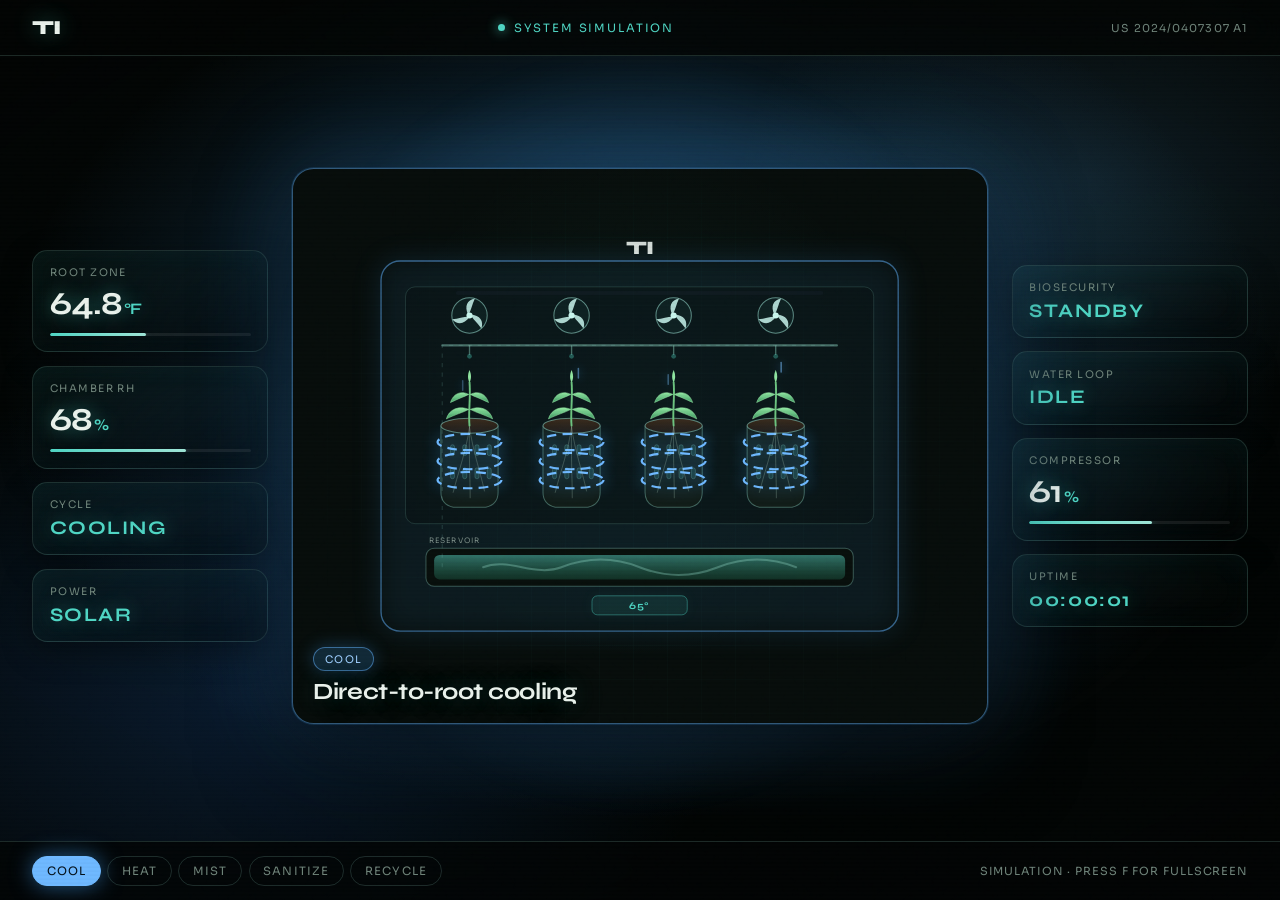
==== kiosk.html @ 1d3813ab "Add interactive kiosk simulation display Introduces a new `kiosk.html` experience with dedicated sty" ====
<!DOCTYPE html>
<html lang="en">
  <head>
    <meta charset="UTF-8" />
    <meta name="viewport" content="width=device-width, initial-scale=1.0" />
    <title>TI — System Simulation</title>
    <meta name="description" content="TI booth display — thermally controlled plant nursery system simulation." />
    <meta name="robots" content="noindex" />
    <link rel="preconnect" href="https://fonts.googleapis.com" />
    <link rel="preconnect" href="https://fonts.gstatic.com" crossorigin />
    <link
      href="https://fonts.googleapis.com/css2?family=Sora:wght@300;400;500;600&family=Syne:wght@600;700;800&display=swap"
      rel="stylesheet"
    />
    <link rel="stylesheet" href="css/kiosk.css" />
  </head>
  <body class="kiosk" data-mode="cool">
    <div class="grain" aria-hidden="true"></div>
    <div class="scanlines" aria-hidden="true"></div>

    <header class="kiosk-bar">
      <a class="kiosk-bar__brand" href="index.html">TI</a>
      <p class="kiosk-bar__status">
        <span class="pulse-dot" aria-hidden="true"></span>
        <span data-feed-status>SYSTEM SIMULATION</span>
      </p>
      <p class="kiosk-bar__meta">US 2024/0407307 A1</p>
    </header>

    <main class="kiosk-stage">
      <aside class="hud hud--left">
        <div class="hud__block">
          <p class="hud__label">Root zone</p>
          <p class="hud__value"><span data-root-temp>64.2</span><small>°F</small></p>
          <div class="hud__meter"><span data-root-meter style="width: 62%"></span></div>
        </div>
        <div class="hud__block">
          <p class="hud__label">Chamber RH</p>
          <p class="hud__value"><span data-rh>71</span><small>%</small></p>
          <div class="hud__meter"><span data-rh-meter style="width: 71%"></span></div>
        </div>
        <div class="hud__block">
          <p class="hud__label">Cycle</p>
          <p class="hud__value hud__value--text" data-cycle>COOLING</p>
        </div>
        <div class="hud__block">
          <p class="hud__label">Power</p>
          <p class="hud__value hud__value--text" data-power>SOLAR</p>
        </div>
      </aside>

      <div class="viz" aria-hidden="true">
        <div class="viz__bloom"></div>
        <div class="viz__frame">
          <div class="viz__grid"></div>

          <!--
            Bay centers (shared by fans / nozzles / pots / plants):
            250 · 400 · 550 · 700
          -->
          <svg class="viz__schematic" viewBox="0 0 1000 640" preserveAspectRatio="xMidYMid meet">
            <defs>
              <linearGradient id="coilGrad" x1="0" y1="0" x2="1" y2="0">
                <stop offset="0%" stop-color="#7ef0de" />
                <stop offset="100%" stop-color="#2f9a74" />
              </linearGradient>
              <linearGradient id="leafGrad" x1="0" y1="0" x2="0" y2="1">
                <stop offset="0%" stop-color="#8fe6a0" />
                <stop offset="100%" stop-color="#3f9a63" />
              </linearGradient>
              <linearGradient id="waterGrad" x1="0" y1="0" x2="0" y2="1">
                <stop offset="0%" stop-color="#5fe0d0" stop-opacity="0.55" />
                <stop offset="100%" stop-color="#2f9a74" stop-opacity="0.28" />
              </linearGradient>
              <linearGradient id="soilGrad" x1="0" y1="0" x2="0" y2="1">
                <stop offset="0%" stop-color="#3a2c1e" />
                <stop offset="100%" stop-color="#1c150e" />
              </linearGradient>
              <filter id="soft" x="-60%" y="-60%" width="220%" height="220%">
                <feGaussianBlur stdDeviation="2.5" result="b" />
                <feMerge><feMergeNode in="b" /><feMergeNode in="SourceGraphic" /></feMerge>
              </filter>

              <!-- cylindrical breathing container -->
              <g id="pot">
                <path class="pot-body" d="M-42 0 V98 Q-42 116 -24 120 H24 Q42 116 42 98 V0" />
                <ellipse class="pot-soil" cx="0" cy="0" rx="42" ry="11" fill="url(#soilGrad)" />
                <ellipse class="pot-rim" cx="0" cy="0" rx="42" ry="11" />
                <rect class="pot-slot" x="-28" y="28" width="6" height="16" rx="3" />
                <rect class="pot-slot" x="-10" y="28" width="6" height="16" rx="3" />
                <rect class="pot-slot" x="8" y="28" width="6" height="16" rx="3" />
                <rect class="pot-slot" x="26" y="28" width="6" height="16" rx="3" />
                <rect class="pot-slot" x="-28" y="62" width="6" height="16" rx="3" />
                <rect class="pot-slot" x="-10" y="62" width="6" height="16" rx="3" />
                <rect class="pot-slot" x="8" y="62" width="6" height="16" rx="3" />
                <rect class="pot-slot" x="26" y="62" width="6" height="16" rx="3" />
              </g>

              <g id="coilset">
                <ellipse class="coil-ring" cx="0" cy="24" rx="47" ry="12" />
                <ellipse class="coil-ring" cx="0" cy="52" rx="47" ry="12" />
                <ellipse class="coil-ring" cx="0" cy="80" rx="47" ry="12" />
              </g>

              <g id="seed">
                <path class="root" d="M0 2 C -5 38 -16 66 -24 98" />
                <path class="root" d="M0 2 C 5 38 15 64 22 96" />
                <path class="root" d="M0 2 C -1 44 1 76 1 106" />
                <path class="stem" d="M0 0 C -2 -20 2 -42 0 -64" />
                <path class="leaf" d="M-1 -24 C -16 -30 -30 -24 -34 -10 C -22 -16 -8 -20 -1 -24 Z" />
                <path class="leaf" d="M1 -24 C 16 -30 30 -24 34 -10 C 22 -16 8 -20 1 -24 Z" />
                <path class="leaf" d="M-1 -46 C -13 -52 -24 -47 -28 -34 C -18 -39 -7 -43 -1 -46 Z" />
                <path class="leaf" d="M1 -46 C 13 -52 24 -47 28 -34 C 18 -39 7 -43 1 -46 Z" />
                <path class="bud" d="M0 -64 C -5 -72 0 -82 0 -82 C 0 -82 5 -72 0 -64 Z" />
              </g>

              <!-- fan with SMIL spin so it stays centered -->
              <g id="fan">
                <circle class="fan-housing" r="26" />
                <g class="fan-blades">
                  <path d="M0 -2 C 10 -12 20 -11 26 -1 C 16 -2 7 0 0 -2 Z" />
                  <path d="M0 -2 C 10 -12 20 -11 26 -1 C 16 -2 7 0 0 -2 Z" transform="rotate(120)" />
                  <path d="M0 -2 C 10 -12 20 -11 26 -1 C 16 -2 7 0 0 -2 Z" transform="rotate(240)" />
                  <animateTransform attributeName="transform" type="rotate" from="0" to="360" dur="1.2s" repeatCount="indefinite" />
                </g>
                <circle class="fan-hub" r="4.5" />
              </g>

            </defs>

            <!-- housing -->
            <rect class="housing" x="120" y="48" width="760" height="544" rx="28" />
            <rect class="chamber" x="156" y="86" width="688" height="348" rx="14" />
            <text class="mark" x="500" y="38" text-anchor="middle">TI</text>

            <!-- fans — one per bay -->
            <use href="#fan" x="250" y="128" />
            <use href="#fan" x="400" y="128" />
            <use href="#fan" x="550" y="128" />
            <use href="#fan" x="700" y="128" />

            <!-- mist manifold + nozzles on bay centers -->
            <path class="manifold" d="M210 172 H790" />
            <g class="nozzles">
              <line class="nozzle-stub" x1="250" y1="172" x2="250" y2="186" />
              <line class="nozzle-stub" x1="400" y1="172" x2="400" y2="186" />
              <line class="nozzle-stub" x1="550" y1="172" x2="550" y2="186" />
              <line class="nozzle-stub" x1="700" y1="172" x2="700" y2="186" />
              <circle class="nozzle" cx="250" cy="188" r="3.5" />
              <circle class="nozzle" cx="400" cy="188" r="3.5" />
              <circle class="nozzle" cx="550" cy="188" r="3.5" />
              <circle class="nozzle" cx="700" cy="188" r="3.5" />
            </g>

            <!-- cool airflow: fan → canopy (only visible in cool) -->
            <g class="fx fx--cool">
              <g transform="translate(250 154)">
                <line class="air" x1="0" y1="0" x2="0" y2="16">
                  <animate attributeName="y1" values="0;108" dur="1.8s" begin="0s" repeatCount="indefinite" />
                  <animate attributeName="y2" values="16;124" dur="1.8s" begin="0s" repeatCount="indefinite" />
                  <animate attributeName="opacity" values="0;0.9;0" keyTimes="0;0.3;1" dur="1.8s" begin="0s" repeatCount="indefinite" />
                </line>
                <line class="air" x1="-10" y1="0" x2="-10" y2="14">
                  <animate attributeName="y1" values="0;108" dur="1.8s" begin="0.6s" repeatCount="indefinite" />
                  <animate attributeName="y2" values="14;122" dur="1.8s" begin="0.6s" repeatCount="indefinite" />
                  <animate attributeName="opacity" values="0;0.7;0" keyTimes="0;0.3;1" dur="1.8s" begin="0.6s" repeatCount="indefinite" />
                </line>
              </g>
              <g transform="translate(400 154)">
                <line class="air" x1="0" y1="0" x2="0" y2="16">
                  <animate attributeName="y1" values="0;108" dur="1.8s" begin="0.3s" repeatCount="indefinite" />
                  <animate attributeName="y2" values="16;124" dur="1.8s" begin="0.3s" repeatCount="indefinite" />
                  <animate attributeName="opacity" values="0;0.9;0" keyTimes="0;0.3;1" dur="1.8s" begin="0.3s" repeatCount="indefinite" />
                </line>
                <line class="air" x1="10" y1="0" x2="10" y2="14">
                  <animate attributeName="y1" values="0;108" dur="1.8s" begin="0.9s" repeatCount="indefinite" />
                  <animate attributeName="y2" values="14;122" dur="1.8s" begin="0.9s" repeatCount="indefinite" />
                  <animate attributeName="opacity" values="0;0.7;0" keyTimes="0;0.3;1" dur="1.8s" begin="0.9s" repeatCount="indefinite" />
                </line>
              </g>
              <g transform="translate(550 154)">
                <line class="air" x1="0" y1="0" x2="0" y2="16">
                  <animate attributeName="y1" values="0;108" dur="1.8s" begin="0.15s" repeatCount="indefinite" />
                  <animate attributeName="y2" values="16;124" dur="1.8s" begin="0.15s" repeatCount="indefinite" />
                  <animate attributeName="opacity" values="0;0.9;0" keyTimes="0;0.3;1" dur="1.8s" begin="0.15s" repeatCount="indefinite" />
                </line>
                <line class="air" x1="-8" y1="0" x2="-8" y2="14">
                  <animate attributeName="y1" values="0;108" dur="1.8s" begin="0.75s" repeatCount="indefinite" />
                  <animate attributeName="y2" values="14;122" dur="1.8s" begin="0.75s" repeatCount="indefinite" />
                  <animate attributeName="opacity" values="0;0.7;0" keyTimes="0;0.3;1" dur="1.8s" begin="0.75s" repeatCount="indefinite" />
                </line>
              </g>
              <g transform="translate(700 154)">
                <line class="air" x1="0" y1="0" x2="0" y2="16">
                  <animate attributeName="y1" values="0;108" dur="1.8s" begin="0.45s" repeatCount="indefinite" />
                  <animate attributeName="y2" values="16;124" dur="1.8s" begin="0.45s" repeatCount="indefinite" />
                  <animate attributeName="opacity" values="0;0.9;0" keyTimes="0;0.3;1" dur="1.8s" begin="0.45s" repeatCount="indefinite" />
                </line>
                <line class="air" x1="8" y1="0" x2="8" y2="14">
                  <animate attributeName="y1" values="0;108" dur="1.8s" begin="1.05s" repeatCount="indefinite" />
                  <animate attributeName="y2" values="14;122" dur="1.8s" begin="1.05s" repeatCount="indefinite" />
                  <animate attributeName="opacity" values="0;0.7;0" keyTimes="0;0.3;1" dur="1.8s" begin="1.05s" repeatCount="indefinite" />
                </line>
              </g>
            </g>

            <!-- mist drops + haze (only mist) -->
            <g class="fx fx--mist">
              <ellipse class="mist-haze" cx="500" cy="240" rx="300" ry="70" />
              <ellipse class="mist-haze" cx="500" cy="280" rx="280" ry="50" style="animation-delay:0.6s" />
              <g transform="translate(250 190)">
                <circle class="drop" r="2.4"><animate attributeName="cy" values="0;78" dur="1.2s" begin="0s" repeatCount="indefinite" /><animate attributeName="opacity" values="0;1;1;0" keyTimes="0;0.08;0.7;1" dur="1.2s" begin="0s" repeatCount="indefinite" /></circle>
                <circle class="drop" r="1.7" cx="-8"><animate attributeName="cy" values="0;78" dur="1.2s" begin="0.25s" repeatCount="indefinite" /><animate attributeName="opacity" values="0;1;1;0" keyTimes="0;0.08;0.7;1" dur="1.2s" begin="0.25s" repeatCount="indefinite" /></circle>
                <circle class="drop" r="1.7" cx="8"><animate attributeName="cy" values="0;78" dur="1.2s" begin="0.5s" repeatCount="indefinite" /><animate attributeName="opacity" values="0;1;1;0" keyTimes="0;0.08;0.7;1" dur="1.2s" begin="0.5s" repeatCount="indefinite" /></circle>
                <circle class="drop" r="1.4" cx="-4"><animate attributeName="cy" values="0;78" dur="1.2s" begin="0.75s" repeatCount="indefinite" /><animate attributeName="opacity" values="0;1;1;0" keyTimes="0;0.08;0.7;1" dur="1.2s" begin="0.75s" repeatCount="indefinite" /></circle>
                <circle class="drop" r="1.4" cx="5"><animate attributeName="cy" values="0;78" dur="1.2s" begin="1s" repeatCount="indefinite" /><animate attributeName="opacity" values="0;1;1;0" keyTimes="0;0.08;0.7;1" dur="1.2s" begin="1s" repeatCount="indefinite" /></circle>
                <circle class="drop" r="1.2" cx="-12"><animate attributeName="cy" values="0;70" dur="1.35s" begin="0.35s" repeatCount="indefinite" /><animate attributeName="opacity" values="0;1;1;0" keyTimes="0;0.08;0.7;1" dur="1.35s" begin="0.35s" repeatCount="indefinite" /></circle>
                <circle class="drop" r="1.2" cx="12"><animate attributeName="cy" values="0;70" dur="1.35s" begin="0.85s" repeatCount="indefinite" /><animate attributeName="opacity" values="0;1;1;0" keyTimes="0;0.08;0.7;1" dur="1.35s" begin="0.85s" repeatCount="indefinite" /></circle>
              </g>
              <g transform="translate(400 190)">
                <circle class="drop" r="2.4"><animate attributeName="cy" values="0;78" dur="1.2s" begin="0.15s" repeatCount="indefinite" /><animate attributeName="opacity" values="0;1;1;0" keyTimes="0;0.08;0.7;1" dur="1.2s" begin="0.15s" repeatCount="indefinite" /></circle>
                <circle class="drop" r="1.7" cx="-8"><animate attributeName="cy" values="0;78" dur="1.2s" begin="0.4s" repeatCount="indefinite" /><animate attributeName="opacity" values="0;1;1;0" keyTimes="0;0.08;0.7;1" dur="1.2s" begin="0.4s" repeatCount="indefinite" /></circle>
                <circle class="drop" r="1.7" cx="8"><animate attributeName="cy" values="0;78" dur="1.2s" begin="0.65s" repeatCount="indefinite" /><animate attributeName="opacity" values="0;1;1;0" keyTimes="0;0.08;0.7;1" dur="1.2s" begin="0.65s" repeatCount="indefinite" /></circle>
                <circle class="drop" r="1.4" cx="-4"><animate attributeName="cy" values="0;78" dur="1.2s" begin="0.9s" repeatCount="indefinite" /><animate attributeName="opacity" values="0;1;1;0" keyTimes="0;0.08;0.7;1" dur="1.2s" begin="0.9s" repeatCount="indefinite" /></circle>
                <circle class="drop" r="1.4" cx="5"><animate attributeName="cy" values="0;78" dur="1.2s" begin="1.1s" repeatCount="indefinite" /><animate attributeName="opacity" values="0;1;1;0" keyTimes="0;0.08;0.7;1" dur="1.2s" begin="1.1s" repeatCount="indefinite" /></circle>
                <circle class="drop" r="1.2" cx="-12"><animate attributeName="cy" values="0;70" dur="1.35s" begin="0.5s" repeatCount="indefinite" /><animate attributeName="opacity" values="0;1;1;0" keyTimes="0;0.08;0.7;1" dur="1.35s" begin="0.5s" repeatCount="indefinite" /></circle>
                <circle class="drop" r="1.2" cx="12"><animate attributeName="cy" values="0;70" dur="1.35s" begin="1s" repeatCount="indefinite" /><animate attributeName="opacity" values="0;1;1;0" keyTimes="0;0.08;0.7;1" dur="1.35s" begin="1s" repeatCount="indefinite" /></circle>
              </g>
              <g transform="translate(550 190)">
                <circle class="drop" r="2.4"><animate attributeName="cy" values="0;78" dur="1.2s" begin="0.08s" repeatCount="indefinite" /><animate attributeName="opacity" values="0;1;1;0" keyTimes="0;0.08;0.7;1" dur="1.2s" begin="0.08s" repeatCount="indefinite" /></circle>
                <circle class="drop" r="1.7" cx="-8"><animate attributeName="cy" values="0;78" dur="1.2s" begin="0.33s" repeatCount="indefinite" /><animate attributeName="opacity" values="0;1;1;0" keyTimes="0;0.08;0.7;1" dur="1.2s" begin="0.33s" repeatCount="indefinite" /></circle>
                <circle class="drop" r="1.7" cx="8"><animate attributeName="cy" values="0;78" dur="1.2s" begin="0.58s" repeatCount="indefinite" /><animate attributeName="opacity" values="0;1;1;0" keyTimes="0;0.08;0.7;1" dur="1.2s" begin="0.58s" repeatCount="indefinite" /></circle>
                <circle class="drop" r="1.4" cx="-4"><animate attributeName="cy" values="0;78" dur="1.2s" begin="0.83s" repeatCount="indefinite" /><animate attributeName="opacity" values="0;1;1;0" keyTimes="0;0.08;0.7;1" dur="1.2s" begin="0.83s" repeatCount="indefinite" /></circle>
                <circle class="drop" r="1.4" cx="5"><animate attributeName="cy" values="0;78" dur="1.2s" begin="1.05s" repeatCount="indefinite" /><animate attributeName="opacity" values="0;1;1;0" keyTimes="0;0.08;0.7;1" dur="1.2s" begin="1.05s" repeatCount="indefinite" /></circle>
                <circle class="drop" r="1.2" cx="-12"><animate attributeName="cy" values="0;70" dur="1.35s" begin="0.45s" repeatCount="indefinite" /><animate attributeName="opacity" values="0;1;1;0" keyTimes="0;0.08;0.7;1" dur="1.35s" begin="0.45s" repeatCount="indefinite" /></circle>
                <circle class="drop" r="1.2" cx="12"><animate attributeName="cy" values="0;70" dur="1.35s" begin="0.95s" repeatCount="indefinite" /><animate attributeName="opacity" values="0;1;1;0" keyTimes="0;0.08;0.7;1" dur="1.35s" begin="0.95s" repeatCount="indefinite" /></circle>
              </g>
              <g transform="translate(700 190)">
                <circle class="drop" r="2.4"><animate attributeName="cy" values="0;78" dur="1.2s" begin="0.22s" repeatCount="indefinite" /><animate attributeName="opacity" values="0;1;1;0" keyTimes="0;0.08;0.7;1" dur="1.2s" begin="0.22s" repeatCount="indefinite" /></circle>
                <circle class="drop" r="1.7" cx="-8"><animate attributeName="cy" values="0;78" dur="1.2s" begin="0.47s" repeatCount="indefinite" /><animate attributeName="opacity" values="0;1;1;0" keyTimes="0;0.08;0.7;1" dur="1.2s" begin="0.47s" repeatCount="indefinite" /></circle>
                <circle class="drop" r="1.7" cx="8"><animate attributeName="cy" values="0;78" dur="1.2s" begin="0.72s" repeatCount="indefinite" /><animate attributeName="opacity" values="0;1;1;0" keyTimes="0;0.08;0.7;1" dur="1.2s" begin="0.72s" repeatCount="indefinite" /></circle>
                <circle class="drop" r="1.4" cx="-4"><animate attributeName="cy" values="0;78" dur="1.2s" begin="0.97s" repeatCount="indefinite" /><animate attributeName="opacity" values="0;1;1;0" keyTimes="0;0.08;0.7;1" dur="1.2s" begin="0.97s" repeatCount="indefinite" /></circle>
                <circle class="drop" r="1.4" cx="5"><animate attributeName="cy" values="0;78" dur="1.2s" begin="1.15s" repeatCount="indefinite" /><animate attributeName="opacity" values="0;1;1;0" keyTimes="0;0.08;0.7;1" dur="1.2s" begin="1.15s" repeatCount="indefinite" /></circle>
                <circle class="drop" r="1.2" cx="-12"><animate attributeName="cy" values="0;70" dur="1.35s" begin="0.6s" repeatCount="indefinite" /><animate attributeName="opacity" values="0;1;1;0" keyTimes="0;0.08;0.7;1" dur="1.35s" begin="0.6s" repeatCount="indefinite" /></circle>
                <circle class="drop" r="1.2" cx="12"><animate attributeName="cy" values="0;70" dur="1.35s" begin="1.1s" repeatCount="indefinite" /><animate attributeName="opacity" values="0;1;1;0" keyTimes="0;0.08;0.7;1" dur="1.35s" begin="1.1s" repeatCount="indefinite" /></circle>
              </g>
            </g>

            <!-- pots / coils / plants — all on bay centers, soil at y=290 -->
            <use href="#pot" x="250" y="290" />
            <use href="#pot" x="400" y="290" />
            <use href="#pot" x="550" y="290" />
            <use href="#pot" x="700" y="290" />

            <g class="coils">
              <use href="#coilset" x="250" y="290" />
              <use href="#coilset" x="400" y="290" />
              <use href="#coilset" x="550" y="290" />
              <use href="#coilset" x="700" y="290" />
            </g>

            <g transform="translate(250 290)"><g class="plant"><use href="#seed" /></g></g>
            <g transform="translate(400 290)"><g class="plant plant--b"><use href="#seed" /></g></g>
            <g transform="translate(550 290)"><g class="plant plant--c"><use href="#seed" /></g></g>
            <g transform="translate(700 290)"><g class="plant plant--d"><use href="#seed" /></g></g>

            <!-- UV lamp strip — centered over the 4 bays (cx=500) -->
            <rect class="uv-lamp" x="230" y="92" width="540" height="6" rx="3" />
            <rect class="uv-wash" x="168" y="104" width="664" height="314" rx="12" />
            <g class="fx fx--sanitize">
              <circle class="uv-orb" cx="250" cy="150" r="10">
                <animate attributeName="opacity" values="0.35;1;0.35" dur="1.6s" begin="0s" repeatCount="indefinite" />
                <animate attributeName="r" values="8;12;8" dur="1.6s" begin="0s" repeatCount="indefinite" />
              </circle>
              <circle class="uv-orb" cx="400" cy="150" r="10">
                <animate attributeName="opacity" values="0.35;1;0.35" dur="1.6s" begin="0.3s" repeatCount="indefinite" />
                <animate attributeName="r" values="8;12;8" dur="1.6s" begin="0.3s" repeatCount="indefinite" />
              </circle>
              <circle class="uv-orb" cx="550" cy="150" r="10">
                <animate attributeName="opacity" values="0.35;1;0.35" dur="1.6s" begin="0.6s" repeatCount="indefinite" />
                <animate attributeName="r" values="8;12;8" dur="1.6s" begin="0.6s" repeatCount="indefinite" />
              </circle>
              <circle class="uv-orb" cx="700" cy="150" r="10">
                <animate attributeName="opacity" values="0.35;1;0.35" dur="1.6s" begin="0.9s" repeatCount="indefinite" />
                <animate attributeName="r" values="8;12;8" dur="1.6s" begin="0.9s" repeatCount="indefinite" />
              </circle>
              <circle class="uv-orb" cx="325" cy="320" r="6">
                <animate attributeName="opacity" values="0.2;0.8;0.2" dur="2s" begin="0.2s" repeatCount="indefinite" />
              </circle>
              <circle class="uv-orb" cx="500" cy="340" r="7">
                <animate attributeName="opacity" values="0.2;0.8;0.2" dur="2s" begin="0.7s" repeatCount="indefinite" />
              </circle>
              <circle class="uv-orb" cx="675" cy="320" r="6">
                <animate attributeName="opacity" values="0.2;0.8;0.2" dur="2s" begin="1.2s" repeatCount="indefinite" />
              </circle>
            </g>

            <!-- reservoir — fill + heater share the same vertical center (498) -->
            <text class="tank-label" x="190" y="462" text-anchor="start">RESERVOIR</text>
            <rect class="tank" x="186" y="470" width="628" height="56" rx="12" />
            <rect class="tank-fill" x="198" y="480" width="604" height="36" rx="8" fill="url(#waterGrad)" />
            <rect class="tank-heatwash" x="198" y="480" width="604" height="36" rx="8" />
            <g transform="translate(500 498)">
              <path
                class="heater"
                d="M-230 0
                   C -192 -15, -154 15, -115 0
                   S -38 -15, 0 0
                   S 77 15, 115 0
                   S 192 -15, 230 0"
              />
            </g>

            <!-- heat rising from tank (only heat) — aligned to bay centers -->
            <g class="fx fx--heat">
              <path class="heatwave" d="M250 476 q 5 -10 0 -20 q -5 -10 0 -20">
                <animate attributeName="opacity" values="0;1;0" dur="1.8s" begin="0s" repeatCount="indefinite" />
                <animateTransform attributeName="transform" type="translate" values="0 0; 0 -22" dur="1.8s" begin="0s" repeatCount="indefinite" />
              </path>
              <path class="heatwave" d="M400 476 q 5 -10 0 -20 q -5 -10 0 -20">
                <animate attributeName="opacity" values="0;1;0" dur="1.8s" begin="0.35s" repeatCount="indefinite" />
                <animateTransform attributeName="transform" type="translate" values="0 0; 0 -22" dur="1.8s" begin="0.35s" repeatCount="indefinite" />
              </path>
              <path class="heatwave" d="M550 476 q 5 -10 0 -20 q -5 -10 0 -20">
                <animate attributeName="opacity" values="0;1;0" dur="1.8s" begin="0.7s" repeatCount="indefinite" />
                <animateTransform attributeName="transform" type="translate" values="0 0; 0 -22" dur="1.8s" begin="0.7s" repeatCount="indefinite" />
              </path>
              <path class="heatwave" d="M700 476 q 5 -10 0 -20 q -5 -10 0 -20">
                <animate attributeName="opacity" values="0;1;0" dur="1.8s" begin="1.05s" repeatCount="indefinite" />
                <animateTransform attributeName="transform" type="translate" values="0 0; 0 -22" dur="1.8s" begin="1.05s" repeatCount="indefinite" />
              </path>
              <path class="heatwave" d="M325 476 q 5 -10 0 -20 q -5 -10 0 -20">
                <animate attributeName="opacity" values="0;0.8;0" dur="1.8s" begin="0.2s" repeatCount="indefinite" />
                <animateTransform attributeName="transform" type="translate" values="0 0; 0 -18" dur="1.8s" begin="0.2s" repeatCount="indefinite" />
              </path>
              <path class="heatwave" d="M475 476 q 5 -10 0 -20 q -5 -10 0 -20">
                <animate attributeName="opacity" values="0;0.8;0" dur="1.8s" begin="0.55s" repeatCount="indefinite" />
                <animateTransform attributeName="transform" type="translate" values="0 0; 0 -18" dur="1.8s" begin="0.55s" repeatCount="indefinite" />
              </path>
              <path class="heatwave" d="M625 476 q 5 -10 0 -20 q -5 -10 0 -20">
                <animate attributeName="opacity" values="0;0.8;0" dur="1.8s" begin="0.9s" repeatCount="indefinite" />
                <animateTransform attributeName="transform" type="translate" values="0 0; 0 -18" dur="1.8s" begin="0.9s" repeatCount="indefinite" />
              </path>
            </g>

            <!-- recycle loop: tank → riser → manifold + arrows -->
            <path class="supply" d="M210 498 V172 H790" fill="none" />
            <g class="fx fx--recycle">
              <circle class="flow-bead" r="5" filter="url(#soft)">
                <animateMotion dur="3.2s" repeatCount="indefinite" path="M210 498 V172 H790" />
              </circle>
              <circle class="flow-bead" r="4" filter="url(#soft)">
                <animateMotion dur="3.2s" begin="1.05s" repeatCount="indefinite" path="M210 498 V172 H790" />
              </circle>
              <circle class="flow-bead" r="4" filter="url(#soft)">
                <animateMotion dur="3.2s" begin="2.1s" repeatCount="indefinite" path="M210 498 V172 H790" />
              </circle>

              <!-- directional arrows along the loop -->
              <polygon class="recycle-arrow" points="210,430 204,444 216,444" />
              <polygon class="recycle-arrow" points="210,320 204,334 216,334" />
              <polygon class="recycle-arrow" points="210,220 204,234 216,234" />
              <polygon class="recycle-arrow" points="320,172 306,166 306,178" />
              <polygon class="recycle-arrow" points="500,172 486,166 486,178" />
              <polygon class="recycle-arrow" points="680,172 666,166 666,178" />

              <!-- spinning recycle mark -->
              <g transform="translate(820 300)">
                <g class="recycle-mark">
                  <path d="M-14 -6 a16 16 0 1 1 -4 18" />
                  <polygon class="recycle-arrow" points="-18,14 -8,18 -14,6" />
                  <path d="M14 6 a16 16 0 1 1 4 -18" />
                  <polygon class="recycle-arrow" points="18,-14 8,-18 14,-6" />
                  <animateTransform attributeName="transform" type="rotate" from="0" to="360" dur="4s" repeatCount="indefinite" />
                </g>
              </g>
            </g>

            <!-- control readout -->
            <rect class="control" x="430" y="540" width="140" height="28" rx="8" />
            <text class="control-temp" x="500" y="559" text-anchor="middle" data-screen-temp>64°</text>
          </svg>

          <div class="viz__readout">
            <span class="viz__badge" data-phase-badge>COOL</span>
            <p class="viz__phase" data-phase-label>Direct-to-root cooling</p>
          </div>
        </div>
      </div>

      <aside class="hud hud--right">
        <div class="hud__block">
          <p class="hud__label">Biosecurity</p>
          <p class="hud__value hud__value--text" data-bio>STANDBY</p>
        </div>
        <div class="hud__block">
          <p class="hud__label">Water loop</p>
          <p class="hud__value hud__value--text" data-water>IDLE</p>
        </div>
        <div class="hud__block">
          <p class="hud__label">Compressor</p>
          <p class="hud__value"><span data-comp>42</span><small>%</small></p>
          <div class="hud__meter"><span data-comp-meter style="width: 42%"></span></div>
        </div>
        <div class="hud__block">
          <p class="hud__label">Uptime</p>
          <p class="hud__value hud__value--text" data-uptime>00:00:00</p>
        </div>
      </aside>
    </main>

    <footer class="kiosk-foot">
      <div class="phases" data-phases>
        <button type="button" class="is-active" data-phase="0">Cool</button>
        <button type="button" data-phase="1">Heat</button>
        <button type="button" data-phase="2">Mist</button>
        <button type="button" data-phase="3">Sanitize</button>
        <button type="button" data-phase="4">Recycle</button>
      </div>
      <p class="kiosk-foot__tag">Simulation · Press F for fullscreen</p>
    </footer>

    <script src="js/kiosk.js"></script>
  </body>
</html>
---- css/kiosk.css ----
:root {
  --bg: #030605;
  --ink: #eaf2ec;
  --ink-soft: #a9bcb1;
  --muted: #6f847a;
  --line: rgba(143, 212, 196, 0.18);
  --glow: #4fd6c4;
  --glow-soft: rgba(79, 214, 196, 0.45);
  --violet: #9b7bff;
  --amber: #ffb347;
  --ease: cubic-bezier(0.16, 1, 0.3, 1);
  --font-display: "Syne", sans-serif;
  --font-body: "Sora", sans-serif;
}

*,
*::before,
*::after {
  box-sizing: border-box;
}

html,
body {
  margin: 0;
  height: 100%;
}

body.kiosk {
  color: var(--ink);
  font-family: var(--font-body);
  background: var(--bg);
  overflow: hidden;
  cursor: none;
  -webkit-font-smoothing: antialiased;
  user-select: none;
}

body.kiosk.show-cursor {
  cursor: auto;
}

.grain,
.scanlines {
  pointer-events: none;
  position: fixed;
  inset: 0;
  z-index: 50;
}

.grain {
  opacity: 0.05;
  mix-blend-mode: overlay;
  background-image: url("data:image/svg+xml,%3Csvg viewBox='0 0 200 200' xmlns='http://www.w3.org/2000/svg'%3E%3Cfilter id='n'%3E%3CfeTurbulence type='fractalNoise' baseFrequency='0.85' numOctaves='4' stitchTiles='stitch'/%3E%3C/filter%3E%3Crect width='100%25' height='100%25' filter='url(%23n)'/%3E%3C/svg%3E");
}

.scanlines {
  opacity: 0.06;
  background: repeating-linear-gradient(
    to bottom,
    transparent 0,
    transparent 2px,
    rgba(0, 0, 0, 0.35) 3px,
    rgba(0, 0, 0, 0.35) 4px
  );
}

body::before {
  content: "";
  position: fixed;
  inset: 0;
  z-index: -1;
  transition: background 0.9s var(--ease);
  background:
    radial-gradient(1100px 760px at 50% 42%, rgba(70, 170, 255, 0.32), transparent 58%),
    radial-gradient(900px 600px at 18% 78%, rgba(40, 120, 220, 0.18), transparent 55%),
    radial-gradient(700px 500px at 85% 20%, rgba(100, 200, 255, 0.12), transparent 50%),
    radial-gradient(120% 100% at 50% 50%, transparent 40%, rgba(0, 0, 0, 0.75) 100%);
}

body[data-mode="cool"]::before {
  background:
    radial-gradient(1100px 760px at 50% 42%, rgba(70, 170, 255, 0.32), transparent 58%),
    radial-gradient(900px 600px at 18% 78%, rgba(40, 120, 220, 0.18), transparent 55%),
    radial-gradient(700px 500px at 85% 20%, rgba(100, 200, 255, 0.12), transparent 50%),
    radial-gradient(120% 100% at 50% 50%, transparent 40%, rgba(0, 0, 0, 0.75) 100%);
}

body[data-mode="heat"]::before {
  background:
    radial-gradient(1100px 760px at 50% 60%, rgba(255, 140, 40, 0.38), transparent 58%),
    radial-gradient(900px 600px at 80% 25%, rgba(255, 90, 30, 0.22), transparent 55%),
    radial-gradient(700px 500px at 15% 30%, rgba(255, 180, 60, 0.14), transparent 50%),
    radial-gradient(120% 100% at 50% 50%, transparent 40%, rgba(0, 0, 0, 0.75) 100%);
}

body[data-mode="mist"]::before {
  background:
    radial-gradient(1100px 760px at 50% 36%, rgba(80, 230, 210, 0.36), transparent 58%),
    radial-gradient(900px 600px at 75% 70%, rgba(60, 200, 220, 0.2), transparent 55%),
    radial-gradient(700px 500px at 20% 25%, rgba(140, 255, 235, 0.14), transparent 50%),
    radial-gradient(120% 100% at 50% 50%, transparent 40%, rgba(0, 0, 0, 0.72) 100%);
}

body[data-mode="sanitize"]::before {
  background:
    radial-gradient(1100px 760px at 50% 40%, rgba(160, 120, 255, 0.4), transparent 58%),
    radial-gradient(900px 600px at 20% 75%, rgba(120, 70, 230, 0.24), transparent 55%),
    radial-gradient(700px 500px at 85% 20%, rgba(200, 160, 255, 0.16), transparent 50%),
    radial-gradient(120% 100% at 50% 50%, transparent 40%, rgba(0, 0, 0, 0.75) 100%);
}

body[data-mode="recycle"]::before {
  background:
    radial-gradient(1100px 760px at 48% 48%, rgba(70, 220, 130, 0.36), transparent 58%),
    radial-gradient(900px 600px at 75% 22%, rgba(40, 180, 100, 0.22), transparent 55%),
    radial-gradient(700px 500px at 18% 70%, rgba(120, 255, 170, 0.14), transparent 50%),
    radial-gradient(120% 100% at 50% 50%, transparent 40%, rgba(0, 0, 0, 0.75) 100%);
}

/* Bars */
.kiosk-bar {
  position: fixed;
  top: 0;
  left: 0;
  right: 0;
  z-index: 30;
  height: 3.5rem;
  display: grid;
  grid-template-columns: auto 1fr auto;
  align-items: center;
  gap: 1.5rem;
  padding: 0 clamp(1rem, 3vw, 2rem);
  border-bottom: 1px solid var(--line);
  background: rgba(3, 6, 5, 0.78);
  backdrop-filter: blur(14px);
}

.kiosk-bar__brand {
  font-family: var(--font-display);
  font-weight: 800;
  font-size: 1.25rem;
  letter-spacing: -0.04em;
  color: var(--ink);
  text-decoration: none;
  text-shadow: 0 0 22px var(--glow-soft);
}

.kiosk-bar__status {
  margin: 0;
  display: inline-flex;
  align-items: center;
  justify-content: center;
  gap: 0.55rem;
  font-size: 0.72rem;
  letter-spacing: 0.16em;
  text-transform: uppercase;
  color: var(--glow);
}

.pulse-dot {
  width: 0.45rem;
  height: 0.45rem;
  border-radius: 50%;
  background: var(--glow);
  box-shadow: 0 0 12px var(--glow);
  animation: pulse 1.6s ease-in-out infinite;
}

.kiosk-bar__meta {
  margin: 0;
  font-size: 0.68rem;
  letter-spacing: 0.1em;
  text-transform: uppercase;
  color: var(--muted);
  text-align: right;
}

@keyframes pulse {
  0%, 100% { opacity: 0.35; transform: scale(0.9); }
  50% { opacity: 1; transform: scale(1.2); }
}

/* Stage */
.kiosk-stage {
  height: 100svh;
  display: grid;
  grid-template-columns: minmax(150px, 0.85fr) minmax(0, 2.5fr) minmax(150px, 0.85fr);
  gap: clamp(0.75rem, 2vw, 1.5rem);
  align-items: center;
  padding: 4.5rem clamp(1rem, 2.5vw, 2rem) 5rem;
}

.hud {
  display: grid;
  gap: 0.85rem;
}

.hud__block {
  padding: 0.95rem 1.05rem;
  border: 1px solid var(--line);
  border-radius: 0.95rem;
  background: linear-gradient(160deg, rgba(79, 214, 196, 0.06), rgba(0, 0, 0, 0.45));
  box-shadow: inset 0 0 30px rgba(79, 214, 196, 0.04), 0 10px 30px rgba(0, 0, 0, 0.35);
  backdrop-filter: blur(10px);
}

.hud__label {
  margin: 0 0 0.3rem;
  font-size: 0.65rem;
  letter-spacing: 0.14em;
  text-transform: uppercase;
  color: var(--muted);
}

.hud__value {
  margin: 0;
  font-family: var(--font-display);
  font-size: clamp(1.45rem, 2.5vw, 2.1rem);
  font-weight: 700;
  letter-spacing: -0.03em;
  color: var(--ink);
  text-shadow: 0 0 20px var(--glow-soft);
}

.hud__value small {
  font-size: 0.5em;
  margin-left: 0.15rem;
  color: var(--glow);
}

.hud__value--text {
  font-size: clamp(0.95rem, 1.6vw, 1.2rem);
  letter-spacing: 0.08em;
  color: var(--glow);
}

.hud__meter {
  margin-top: 0.65rem;
  height: 3px;
  border-radius: 999px;
  background: rgba(255, 255, 255, 0.08);
  overflow: hidden;
}

.hud__meter span {
  display: block;
  height: 100%;
  border-radius: inherit;
  background: linear-gradient(90deg, var(--glow), #9fe6d8);
  box-shadow: 0 0 10px var(--glow-soft);
  transition: width 0.8s var(--ease);
}

/* Viz */
.viz {
  position: relative;
  width: 100%;
}

.viz__bloom {
  position: absolute;
  inset: -22%;
  background: radial-gradient(circle at 50% 48%, rgba(70, 170, 255, 0.42), transparent 58%);
  filter: blur(10px);
  animation: bloom 4.5s ease-in-out infinite;
  pointer-events: none;
  z-index: 0;
  transition: background 0.9s var(--ease);
}

body[data-mode="cool"] .viz__bloom { background: radial-gradient(circle at 50% 48%, rgba(70, 170, 255, 0.42), transparent 58%); }
body[data-mode="heat"] .viz__bloom { background: radial-gradient(circle at 50% 62%, rgba(255, 130, 40, 0.5), transparent 55%); }
body[data-mode="mist"] .viz__bloom { background: radial-gradient(circle at 50% 38%, rgba(80, 230, 210, 0.48), transparent 55%); }
body[data-mode="sanitize"] .viz__bloom { background: radial-gradient(circle at 50% 44%, rgba(160, 120, 255, 0.52), transparent 55%); }
body[data-mode="recycle"] .viz__bloom { background: radial-gradient(circle at 50% 50%, rgba(70, 220, 130, 0.48), transparent 55%); }

.viz__frame {
  position: relative;
  z-index: 1;
  aspect-ratio: 5 / 4;
  max-height: calc(100svh - 9rem);
  margin: 0 auto;
  border-radius: 1.35rem;
  overflow: hidden;
  border: 1px solid rgba(143, 212, 196, 0.28);
  background: radial-gradient(circle at 50% 42%, rgba(79, 214, 196, 0.06), transparent 55%), #070d0b;
  box-shadow: 0 0 0 1px rgba(79, 214, 196, 0.08), 0 30px 90px rgba(0, 0, 0, 0.65), 0 0 80px rgba(79, 214, 196, 0.14);
  transition: border-color 0.9s var(--ease), box-shadow 0.9s var(--ease);
}

body[data-mode="cool"] .viz__frame {
  border-color: rgba(100, 180, 255, 0.45);
  box-shadow: 0 0 0 1px rgba(70, 170, 255, 0.15), 0 30px 90px rgba(0, 0, 0, 0.65), 0 0 100px rgba(70, 170, 255, 0.28);
}
body[data-mode="heat"] .viz__frame {
  border-color: rgba(255, 160, 60, 0.5);
  box-shadow: 0 0 0 1px rgba(255, 140, 40, 0.18), 0 30px 90px rgba(0, 0, 0, 0.65), 0 0 110px rgba(255, 130, 40, 0.35);
}
body[data-mode="mist"] .viz__frame {
  border-color: rgba(80, 230, 210, 0.5);
  box-shadow: 0 0 0 1px rgba(80, 230, 210, 0.18), 0 30px 90px rgba(0, 0, 0, 0.65), 0 0 110px rgba(80, 230, 210, 0.32);
}
body[data-mode="sanitize"] .viz__frame {
  border-color: rgba(170, 130, 255, 0.55);
  box-shadow: 0 0 0 1px rgba(160, 120, 255, 0.2), 0 30px 90px rgba(0, 0, 0, 0.65), 0 0 120px rgba(160, 120, 255, 0.4);
}
body[data-mode="recycle"] .viz__frame {
  border-color: rgba(80, 220, 140, 0.5);
  box-shadow: 0 0 0 1px rgba(70, 220, 130, 0.18), 0 30px 90px rgba(0, 0, 0, 0.65), 0 0 110px rgba(70, 220, 130, 0.35);
}

.viz__grid {
  position: absolute;
  inset: 0;
  z-index: 0;
  background-image:
    linear-gradient(rgba(79, 214, 196, 0.05) 1px, transparent 1px),
    linear-gradient(90deg, rgba(79, 214, 196, 0.05) 1px, transparent 1px);
  background-size: 34px 34px;
  mask-image: radial-gradient(circle at center, black 40%, transparent 82%);
  opacity: 0.55;
}

.viz__schematic {
  position: absolute;
  inset: 0;
  width: 100%;
  height: 100%;
  z-index: 2;
  padding: 0.4rem;
}

/* Housing */
.housing {
  fill: rgba(10, 18, 15, 0.35);
  stroke: rgba(143, 212, 196, 0.4);
  stroke-width: 2;
  filter: drop-shadow(0 0 16px rgba(79, 214, 196, 0.22));
}

.chamber {
  fill: rgba(6, 12, 10, 0.35);
  stroke: rgba(143, 212, 196, 0.18);
  stroke-width: 1.4;
}

.mark {
  fill: rgba(234, 242, 236, 0.9);
  font-family: var(--font-display);
  font-size: 28px;
  font-weight: 800;
  letter-spacing: -0.05em;
}

/* Fans */
.fan-housing {
  fill: rgba(79, 214, 196, 0.05);
  stroke: rgba(159, 230, 216, 0.55);
  stroke-width: 1.5;
}

.fan-blades {
  fill: rgba(201, 247, 238, 0.85);
}

.fan-hub {
  fill: #c9f7ee;
}

/* Manifold */
.manifold {
  fill: none;
  stroke: rgba(143, 212, 196, 0.45);
  stroke-width: 3;
  stroke-linecap: round;
}

.nozzle-stub {
  stroke: rgba(143, 212, 196, 0.45);
  stroke-width: 2;
}

.nozzle {
  fill: rgba(79, 214, 196, 0.35);
}

/* Stage FX — hidden unless active mode */
.fx {
  opacity: 0;
  pointer-events: none;
  visibility: hidden;
}

body[data-mode="cool"] .fx--cool,
body[data-mode="mist"] .fx--mist,
body[data-mode="heat"] .fx--heat,
body[data-mode="sanitize"] .fx--sanitize,
body[data-mode="recycle"] .fx--recycle {
  opacity: 1;
  visibility: visible;
}

.air {
  stroke: rgba(120, 190, 255, 0.95);
  stroke-width: 2.2;
  stroke-linecap: round;
  filter: drop-shadow(0 0 6px rgba(70, 170, 255, 0.95));
}

.drop {
  fill: #c8fff6;
  filter: drop-shadow(0 0 5px rgba(80, 230, 210, 1));
}

.mist-haze {
  fill: rgba(80, 230, 210, 0.08);
  opacity: 0;
}

body[data-mode="mist"] .mist-haze {
  opacity: 1;
  animation: mist-breathe 2.4s ease-in-out infinite;
}

.heatwave {
  fill: none;
  stroke: rgba(255, 170, 70, 0.95);
  stroke-width: 2.4;
  stroke-linecap: round;
  filter: drop-shadow(0 0 8px rgba(255, 130, 40, 0.9));
}

.flow-bead {
  fill: #6ed9a0;
  filter: drop-shadow(0 0 8px rgba(70, 220, 130, 0.9));
}

.recycle-arrow {
  fill: #6ed9a0;
  filter: drop-shadow(0 0 8px rgba(70, 220, 130, 0.85));
}

.recycle-mark {
  fill: none;
  stroke: #6ed9a0;
  stroke-width: 3.2;
  stroke-linecap: round;
  stroke-linejoin: round;
  filter: drop-shadow(0 0 10px rgba(70, 220, 130, 0.8));
}

.uv-orb {
  fill: rgba(180, 140, 255, 0.55);
  filter: drop-shadow(0 0 10px rgba(160, 120, 255, 0.9));
}

/* Container */
.pot-body {
  fill: rgba(18, 30, 26, 0.92);
  stroke: rgba(143, 212, 196, 0.4);
  stroke-width: 1.5;
}

.pot-rim {
  fill: none;
  stroke: rgba(143, 212, 196, 0.55);
  stroke-width: 1.5;
}

.pot-slot {
  fill: rgba(79, 214, 196, 0.14);
  stroke: rgba(143, 212, 196, 0.35);
  stroke-width: 1;
}

/* Coils — only lit during cool */
.coil-ring {
  fill: none;
  stroke: url(#coilGrad);
  stroke-width: 3.2;
  opacity: 0.2;
}

body[data-mode="cool"] .coil-ring {
  opacity: 1;
  stroke: #6eb8ff;
  stroke-dasharray: 14 9;
  filter: drop-shadow(0 0 10px rgba(70, 170, 255, 0.95));
  animation: coil-flow 1.1s linear infinite;
}

/* Plant */
.plant {
  transform-box: fill-box;
  transform-origin: 50% 100%;
  animation: sway 4.8s ease-in-out infinite;
}
.plant--b { animation-delay: 0.7s; }
.plant--c { animation-delay: 1.4s; }
.plant--d { animation-delay: 2.1s; }

.stem {
  fill: none;
  stroke: #6cc47f;
  stroke-width: 2.8;
  stroke-linecap: round;
}

.leaf {
  fill: url(#leafGrad);
  stroke: rgba(150, 230, 165, 0.75);
  stroke-width: 1;
}

.bud {
  fill: #8fe6a0;
}

.root {
  fill: none;
  stroke: rgba(190, 220, 200, 0.28);
  stroke-width: 1.3;
  stroke-linecap: round;
}

/* UV */
.uv-lamp {
  fill: rgba(155, 123, 255, 0.15);
  opacity: 0.2;
}

.uv-wash {
  fill: rgba(140, 110, 255, 0);
  mix-blend-mode: screen;
}

body[data-mode="sanitize"] .uv-lamp {
  fill: #c4a8ff;
  filter: drop-shadow(0 0 18px rgba(160, 120, 255, 1));
  animation: uv-pulse 1.8s ease-in-out infinite;
}

body[data-mode="sanitize"] .uv-wash {
  fill: rgba(150, 110, 255, 0.22);
  animation: uv-breathe 2.2s ease-in-out infinite;
}

body[data-mode="sanitize"] .housing {
  stroke: rgba(180, 140, 255, 0.55);
  filter: drop-shadow(0 0 22px rgba(160, 120, 255, 0.45));
}

/* Reservoir */
.tank-label {
  fill: rgba(169, 188, 177, 0.7);
  font-family: var(--font-body);
  font-size: 11px;
  letter-spacing: 0.16em;
}

.tank {
  fill: rgba(8, 15, 12, 0.9);
  stroke: rgba(143, 212, 196, 0.35);
  stroke-width: 1.5;
}

.tank-fill {
  opacity: 0.85;
}

.tank-heatwash {
  fill: rgba(255, 150, 60, 0.4);
  opacity: 0;
}

.heater {
  fill: none;
  stroke: rgba(143, 212, 196, 0.35);
  stroke-width: 3;
  stroke-linecap: round;
}

body[data-mode="heat"] .tank {
  stroke: rgba(255, 170, 80, 0.85);
  filter: drop-shadow(0 0 22px rgba(255, 130, 40, 0.55));
}

body[data-mode="heat"] .tank-heatwash {
  opacity: 1;
  fill: rgba(255, 140, 40, 0.55);
  animation: heat-pulse 1.6s ease-in-out infinite;
}

body[data-mode="heat"] .heater {
  stroke: #ffb347;
  filter: drop-shadow(0 0 12px rgba(255, 130, 40, 1));
  animation: heat-pulse 0.9s ease-in-out infinite;
}

body[data-mode="heat"] .housing {
  stroke: rgba(255, 160, 80, 0.45);
  filter: drop-shadow(0 0 20px rgba(255, 130, 40, 0.35));
}

/* Recycle supply pipe */
.supply {
  stroke: rgba(143, 212, 196, 0.14);
  stroke-width: 2;
  stroke-dasharray: 6 8;
}

body[data-mode="recycle"] .supply {
  stroke: rgba(80, 220, 140, 0.75);
  stroke-width: 2.5;
  filter: drop-shadow(0 0 8px rgba(70, 220, 130, 0.8));
  animation: dash 1s linear infinite;
}

body[data-mode="recycle"] .housing {
  stroke: rgba(90, 220, 140, 0.5);
  filter: drop-shadow(0 0 20px rgba(70, 220, 130, 0.35));
}

body[data-mode="mist"] .housing {
  stroke: rgba(80, 230, 210, 0.5);
  filter: drop-shadow(0 0 20px rgba(80, 230, 210, 0.35));
}

body[data-mode="cool"] .housing {
  stroke: rgba(100, 180, 255, 0.5);
  filter: drop-shadow(0 0 20px rgba(70, 170, 255, 0.35));
}

body[data-mode="mist"] .nozzle {
  fill: #9ff5e8;
  filter: drop-shadow(0 0 10px rgba(80, 230, 210, 1));
  animation: mist-breathe 1.2s ease-in-out infinite;
}

/* Control */
.control {
  fill: rgba(79, 214, 196, 0.08);
  stroke: rgba(79, 214, 196, 0.5);
  stroke-width: 1.2;
  filter: drop-shadow(0 0 8px rgba(79, 214, 196, 0.3));
}

.control-temp {
  fill: var(--glow);
  font-family: var(--font-display);
  font-size: 15px;
  font-weight: 700;
  letter-spacing: 0.04em;
}

/* Readout */
.viz__readout {
  position: absolute;
  left: 1.25rem;
  bottom: 1.15rem;
  z-index: 4;
  display: grid;
  gap: 0.4rem;
}

.viz__badge {
  display: inline-flex;
  width: fit-content;
  padding: 0.3rem 0.65rem;
  border-radius: 999px;
  font-size: 0.65rem;
  letter-spacing: 0.14em;
  background: rgba(70, 170, 255, 0.18);
  border: 1px solid rgba(100, 180, 255, 0.5);
  color: #9ecfff;
  box-shadow: 0 0 18px rgba(70, 170, 255, 0.28);
}

body[data-mode="cool"] .viz__badge { background: rgba(70, 170, 255, 0.18); border-color: rgba(100, 180, 255, 0.5); color: #9ecfff; box-shadow: 0 0 18px rgba(70, 170, 255, 0.28); }
body[data-mode="heat"] .viz__badge { background: rgba(255, 150, 60, 0.2); border-color: rgba(255, 170, 80, 0.6); color: #ffd9a8; box-shadow: 0 0 20px rgba(255, 130, 40, 0.4); }
body[data-mode="mist"] .viz__badge { background: rgba(80, 230, 210, 0.2); border-color: rgba(80, 230, 210, 0.55); color: #c9f7ee; box-shadow: 0 0 20px rgba(80, 230, 210, 0.35); }
body[data-mode="sanitize"] .viz__badge { background: rgba(160, 120, 255, 0.22); border-color: rgba(170, 130, 255, 0.6); color: #d2c4ff; box-shadow: 0 0 22px rgba(160, 120, 255, 0.4); }
body[data-mode="recycle"] .viz__badge { background: rgba(70, 220, 130, 0.2); border-color: rgba(90, 220, 140, 0.55); color: #b8f0d0; box-shadow: 0 0 20px rgba(70, 220, 130, 0.35); }

.viz__phase {
  margin: 0;
  font-family: var(--font-display);
  font-size: clamp(1.05rem, 2.1vw, 1.45rem);
  font-weight: 700;
  letter-spacing: -0.02em;
  color: var(--ink);
  text-shadow: 0 2px 24px rgba(0, 0, 0, 0.9), 0 0 20px rgba(79, 214, 196, 0.25);
  transition: opacity 0.45s var(--ease), transform 0.45s var(--ease);
}

.viz__phase.is-swap {
  opacity: 0;
  transform: translateY(10px);
}

@keyframes coil-flow { to { stroke-dashoffset: -46; } }
@keyframes dash { to { stroke-dashoffset: -120; } }
@keyframes bloom {
  0%, 100% { opacity: 0.55; transform: scale(0.96); }
  50% { opacity: 1; transform: scale(1.04); }
}
@keyframes sway {
  0%, 100% { transform: rotate(-1.8deg); }
  50% { transform: rotate(1.8deg); }
}
@keyframes heat-pulse {
  0%, 100% { opacity: 0.55; }
  50% { opacity: 1; }
}
@keyframes mist-breathe {
  0%, 100% { opacity: 0.55; }
  50% { opacity: 1; }
}
@keyframes uv-pulse {
  0%, 100% {
    opacity: 0.55;
    filter: drop-shadow(0 0 8px rgba(155, 123, 255, 0.55));
  }
  50% {
    opacity: 1;
    filter: drop-shadow(0 0 20px rgba(155, 123, 255, 1));
  }
}
@keyframes uv-breathe {
  0%, 100% { opacity: 0.55; }
  50% { opacity: 1; }
}
@keyframes recycle-spin {
  to { transform: rotate(360deg); }
}

/* Footer */
.kiosk-foot {
  position: fixed;
  left: 0;
  right: 0;
  bottom: 0;
  z-index: 30;
  display: flex;
  align-items: center;
  justify-content: space-between;
  gap: 1rem;
  padding: 0.85rem clamp(1rem, 3vw, 2rem);
  border-top: 1px solid var(--line);
  background: rgba(3, 6, 5, 0.82);
  backdrop-filter: blur(14px);
}

.phases {
  display: flex;
  gap: 0.4rem;
}

.phases button {
  border: 1px solid var(--line);
  background: transparent;
  color: var(--muted);
  font: inherit;
  font-size: 0.72rem;
  letter-spacing: 0.1em;
  text-transform: uppercase;
  padding: 0.45rem 0.85rem;
  border-radius: 999px;
  cursor: pointer;
  transition: color 0.35s var(--ease), border-color 0.35s var(--ease), background 0.35s var(--ease), box-shadow 0.35s var(--ease);
}

.phases button.is-active {
  color: #04120e;
  background: #6eb8ff;
  border-color: #6eb8ff;
  box-shadow: 0 0 22px rgba(70, 170, 255, 0.45);
}

body[data-mode="cool"] .phases button.is-active { background: #6eb8ff; border-color: #6eb8ff; color: #041018; box-shadow: 0 0 22px rgba(70, 170, 255, 0.5); }
body[data-mode="heat"] .phases button.is-active { background: var(--amber); border-color: var(--amber); box-shadow: 0 0 26px rgba(255, 130, 40, 0.55); }
body[data-mode="sanitize"] .phases button.is-active { background: #b79cff; border-color: #b79cff; color: #1a1028; box-shadow: 0 0 26px rgba(160, 120, 255, 0.55); }
body[data-mode="mist"] .phases button.is-active { background: #9fe6d8; border-color: #9fe6d8; box-shadow: 0 0 26px rgba(80, 230, 210, 0.5); }
body[data-mode="recycle"] .phases button.is-active { background: #6ed9a0; border-color: #6ed9a0; box-shadow: 0 0 26px rgba(70, 220, 130, 0.5); }

.kiosk-foot__tag {
  margin: 0;
  font-size: 0.7rem;
  letter-spacing: 0.08em;
  text-transform: uppercase;
  color: var(--muted);
}

@media (max-width: 900px) {
  body.kiosk {
    cursor: auto;
    overflow: auto;
  }

  .kiosk-stage {
    grid-template-columns: 1fr;
    height: auto;
    min-height: 100svh;
    padding-bottom: 6rem;
  }

  .hud {
    grid-template-columns: 1fr 1fr;
  }

  .hud--right {
    order: 3;
  }

  .viz {
    order: 2;
  }

  .viz__frame {
    max-height: none;
  }

  .kiosk-bar__meta {
    display: none;
  }

  .kiosk-foot {
    flex-direction: column;
    align-items: flex-start;
  }
}

@media (prefers-reduced-motion: reduce) {
  .pulse-dot,
  .viz__bloom,
  .coil-ring,
  .supply,
  .uv-wash,
  .uv-lamp,
  .plant,
  .heater,
  .tank-heatwash {
    animation: none !important;
  }

  .fx animate,
  .fx animateTransform,
  .fx animateMotion,
  .fan-blades animateTransform {
    display: none;
  }

  body[data-mode="cool"] .coil-ring,
  body[data-mode="mist"] .nozzle,
  body[data-mode="heat"] .tank-heatwash {
    opacity: 1;
  }
}
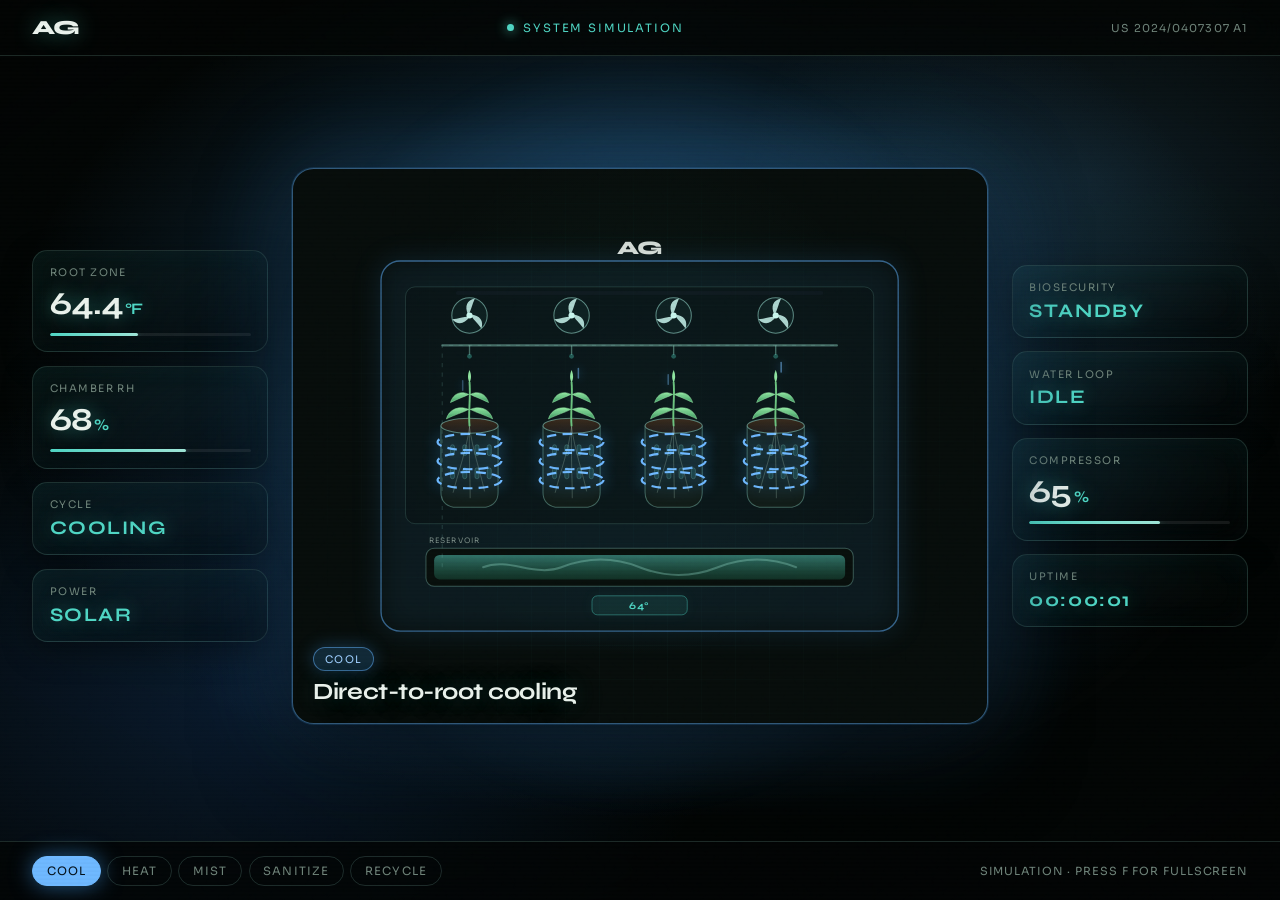
==== commit 8733d662: "Rebrand site from TI to AG Updates branding across the main site, kiosk display, and README from TI/" ====
--- a/kiosk.html
+++ b/kiosk.html
@@ -3,8 +3,8 @@
   <head>
     <meta charset="UTF-8" />
     <meta name="viewport" content="width=device-width, initial-scale=1.0" />
-    <title>TI — System Simulation</title>
-    <meta name="description" content="TI booth display — thermally controlled plant nursery system simulation." />
+    <title>AG — System Simulation</title>
+    <meta name="description" content="AG booth display — thermally controlled plant nursery system simulation." />
     <meta name="robots" content="noindex" />
     <link rel="preconnect" href="https://fonts.googleapis.com" />
     <link rel="preconnect" href="https://fonts.gstatic.com" crossorigin />
@@ -19,7 +19,7 @@
     <div class="scanlines" aria-hidden="true"></div>
 
     <header class="kiosk-bar">
-      <a class="kiosk-bar__brand" href="index.html">TI</a>
+      <a class="kiosk-bar__brand" href="index.html">AG</a>
       <p class="kiosk-bar__status">
         <span class="pulse-dot" aria-hidden="true"></span>
         <span data-feed-status>SYSTEM SIMULATION</span>
@@ -131,7 +131,7 @@
             <!-- housing -->
             <rect class="housing" x="120" y="48" width="760" height="544" rx="28" />
             <rect class="chamber" x="156" y="86" width="688" height="348" rx="14" />
-            <text class="mark" x="500" y="38" text-anchor="middle">TI</text>
+            <text class="mark" x="500" y="38" text-anchor="middle">AG</text>
 
             <!-- fans — one per bay -->
             <use href="#fan" x="250" y="128" />
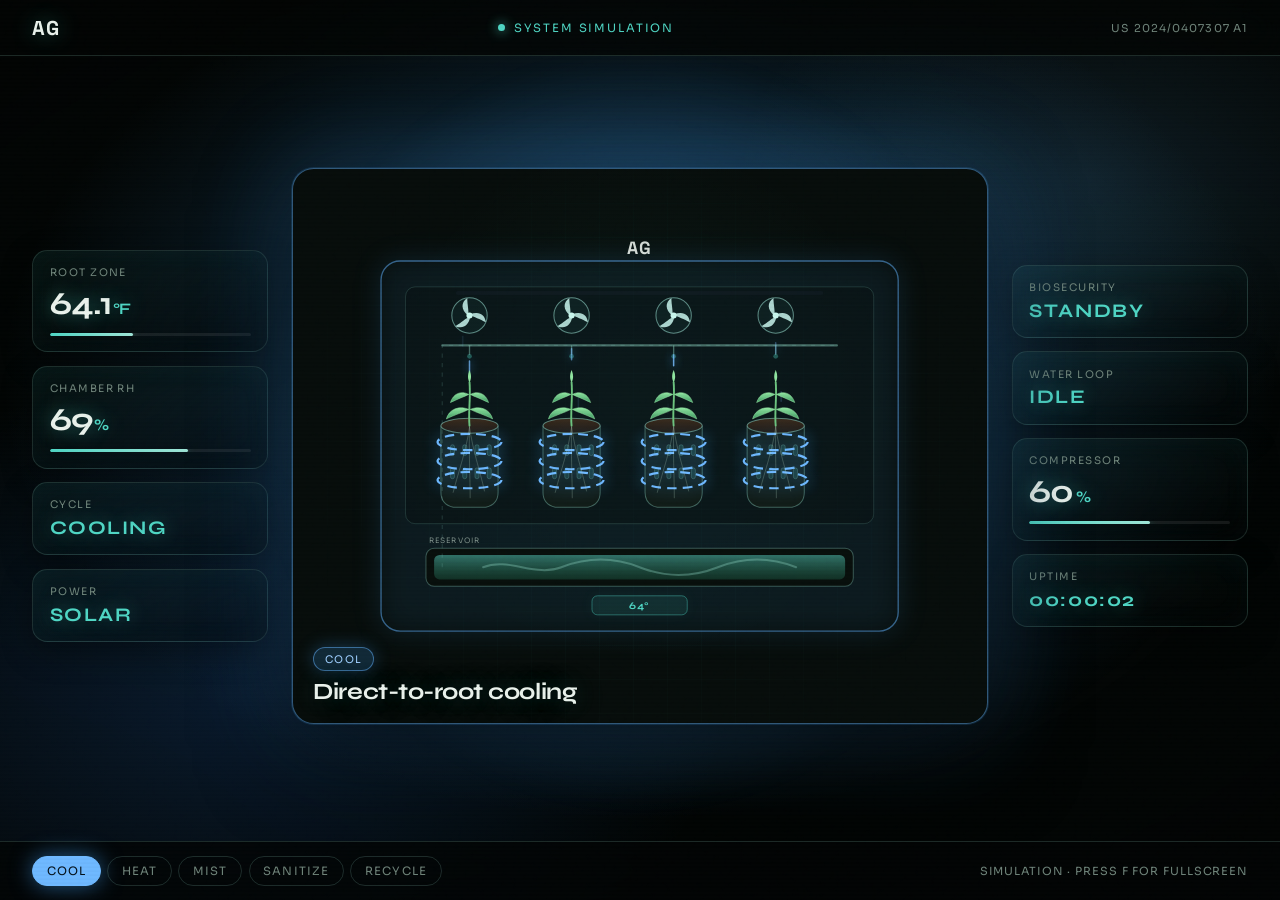
==== commit e1b92d66: "Switch brand typography to Space Grotesk Replace Syne with Space Grotesk for brand/logo elements acr" ====
--- a/kiosk.html
+++ b/kiosk.html
@@ -9,7 +9,7 @@
     <link rel="preconnect" href="https://fonts.googleapis.com" />
     <link rel="preconnect" href="https://fonts.gstatic.com" crossorigin />
     <link
-      href="https://fonts.googleapis.com/css2?family=Sora:wght@300;400;500;600&family=Syne:wght@600;700;800&display=swap"
+      href="https://fonts.googleapis.com/css2?family=Sora:wght@300;400;500;600&family=Space+Grotesk:wght@600;700&family=Syne:wght@600;700;800&display=swap"
       rel="stylesheet"
     />
     <link rel="stylesheet" href="css/kiosk.css" />
--- a/css/kiosk.css
+++ b/css/kiosk.css
@@ -10,6 +10,7 @@
   --amber: #ffb347;
   --ease: cubic-bezier(0.16, 1, 0.3, 1);
   --font-display: "Syne", sans-serif;
+  --font-brand: "Space Grotesk", sans-serif;
   --font-body: "Sora", sans-serif;
 }
 
@@ -136,10 +137,10 @@
 }
 
 .kiosk-bar__brand {
-  font-family: var(--font-display);
-  font-weight: 800;
+  font-family: var(--font-brand);
+  font-weight: 700;
   font-size: 1.25rem;
-  letter-spacing: -0.04em;
+  letter-spacing: 0.06em;
   color: var(--ink);
   text-decoration: none;
   text-shadow: 0 0 22px var(--glow-soft);
@@ -346,10 +347,10 @@
 
 .mark {
   fill: rgba(234, 242, 236, 0.9);
-  font-family: var(--font-display);
-  font-size: 28px;
-  font-weight: 800;
-  letter-spacing: -0.05em;
+  font-family: var(--font-brand);
+  font-size: 26px;
+  font-weight: 700;
+  letter-spacing: 0.08em;
 }
 
 /* Fans */
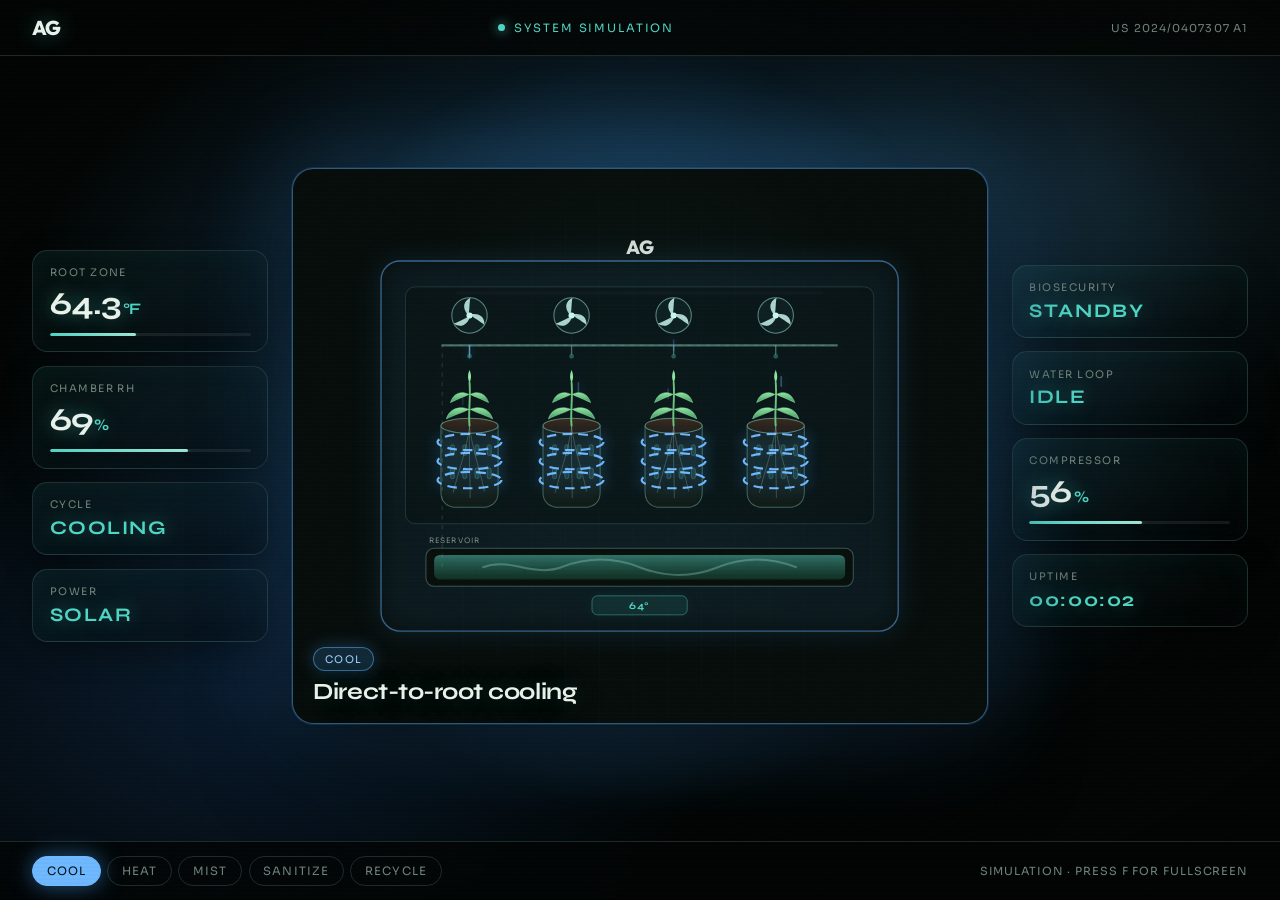
==== commit 76232d06: "Switch brand font to Outfit across UI Replaces the brand font token from Space Grotesk to Outfit in " ====
--- a/kiosk.html
+++ b/kiosk.html
@@ -9,7 +9,7 @@
     <link rel="preconnect" href="https://fonts.googleapis.com" />
     <link rel="preconnect" href="https://fonts.gstatic.com" crossorigin />
     <link
-      href="https://fonts.googleapis.com/css2?family=Sora:wght@300;400;500;600&family=Space+Grotesk:wght@600;700&family=Syne:wght@600;700;800&display=swap"
+      href="https://fonts.googleapis.com/css2?family=Outfit:wght@600;700;800&family=Sora:wght@300;400;500;600&family=Syne:wght@600;700;800&display=swap"
       rel="stylesheet"
     />
     <link rel="stylesheet" href="css/kiosk.css" />
--- a/css/kiosk.css
+++ b/css/kiosk.css
@@ -10,7 +10,7 @@
   --amber: #ffb347;
   --ease: cubic-bezier(0.16, 1, 0.3, 1);
   --font-display: "Syne", sans-serif;
-  --font-brand: "Space Grotesk", sans-serif;
+  --font-brand: "Outfit", sans-serif;
   --font-body: "Sora", sans-serif;
 }
 
@@ -138,9 +138,9 @@
 
 .kiosk-bar__brand {
   font-family: var(--font-brand);
-  font-weight: 700;
+  font-weight: 800;
   font-size: 1.25rem;
-  letter-spacing: 0.06em;
+  letter-spacing: -0.04em;
   color: var(--ink);
   text-decoration: none;
   text-shadow: 0 0 22px var(--glow-soft);
@@ -348,9 +348,9 @@
 .mark {
   fill: rgba(234, 242, 236, 0.9);
   font-family: var(--font-brand);
-  font-size: 26px;
-  font-weight: 700;
-  letter-spacing: 0.08em;
+  font-size: 28px;
+  font-weight: 800;
+  letter-spacing: -0.04em;
 }
 
 /* Fans */
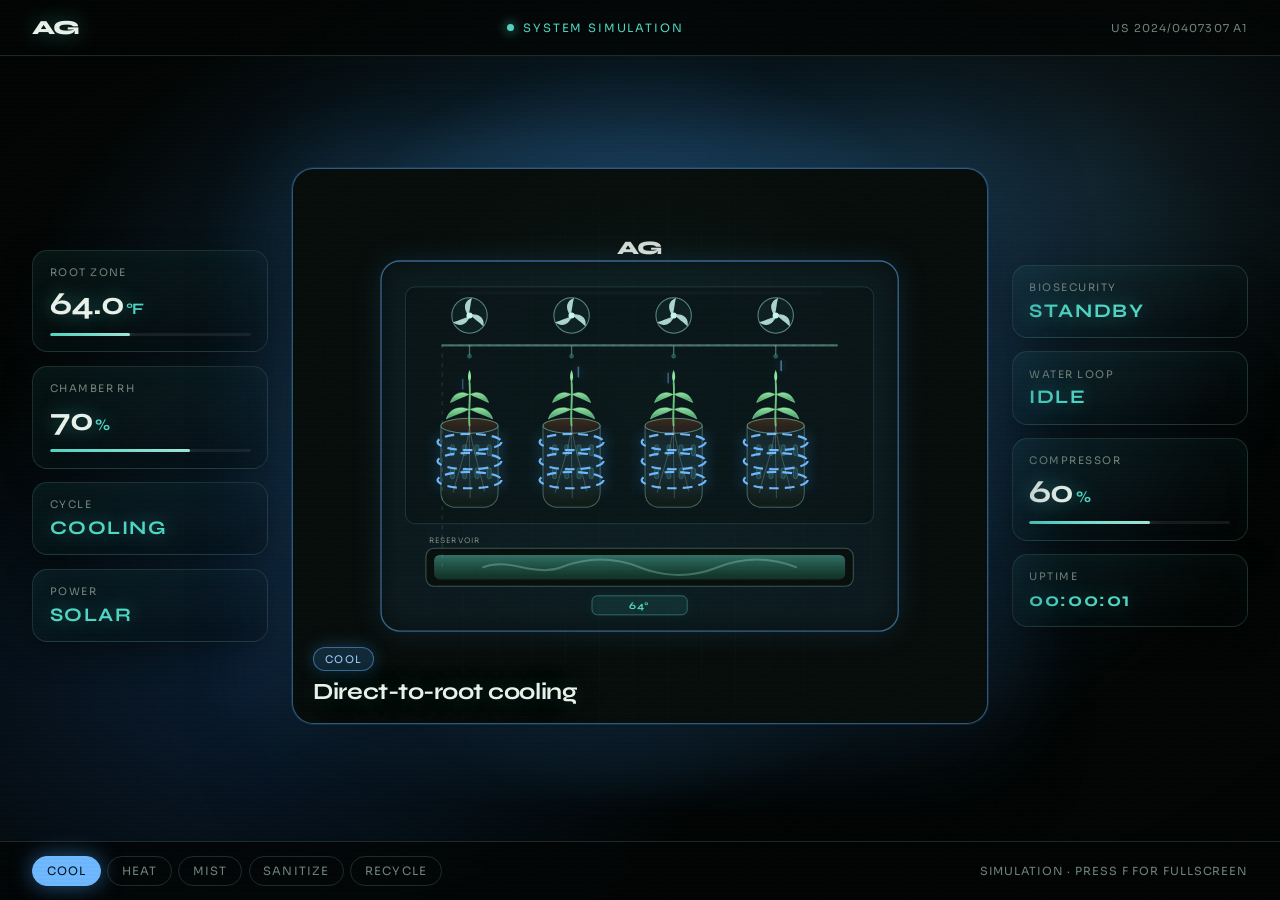
==== commit 12e32061: "Unify brand typography with Syne font Removes the unused Outfit font from both HTML font imports and" ====
--- a/kiosk.html
+++ b/kiosk.html
@@ -9,7 +9,7 @@
     <link rel="preconnect" href="https://fonts.googleapis.com" />
     <link rel="preconnect" href="https://fonts.gstatic.com" crossorigin />
     <link
-      href="https://fonts.googleapis.com/css2?family=Outfit:wght@600;700;800&family=Sora:wght@300;400;500;600&family=Syne:wght@600;700;800&display=swap"
+      href="https://fonts.googleapis.com/css2?family=Sora:wght@300;400;500;600&family=Syne:wght@600;700;800&display=swap"
       rel="stylesheet"
     />
     <link rel="stylesheet" href="css/kiosk.css" />
--- a/css/kiosk.css
+++ b/css/kiosk.css
@@ -10,7 +10,6 @@
   --amber: #ffb347;
   --ease: cubic-bezier(0.16, 1, 0.3, 1);
   --font-display: "Syne", sans-serif;
-  --font-brand: "Outfit", sans-serif;
   --font-body: "Sora", sans-serif;
 }
 
@@ -137,7 +136,7 @@
 }
 
 .kiosk-bar__brand {
-  font-family: var(--font-brand);
+  font-family: var(--font-display);
   font-weight: 800;
   font-size: 1.25rem;
   letter-spacing: -0.04em;
@@ -347,10 +346,10 @@
 
 .mark {
   fill: rgba(234, 242, 236, 0.9);
-  font-family: var(--font-brand);
+  font-family: var(--font-display);
   font-size: 28px;
   font-weight: 800;
-  letter-spacing: -0.04em;
+  letter-spacing: -0.05em;
 }
 
 /* Fans */
